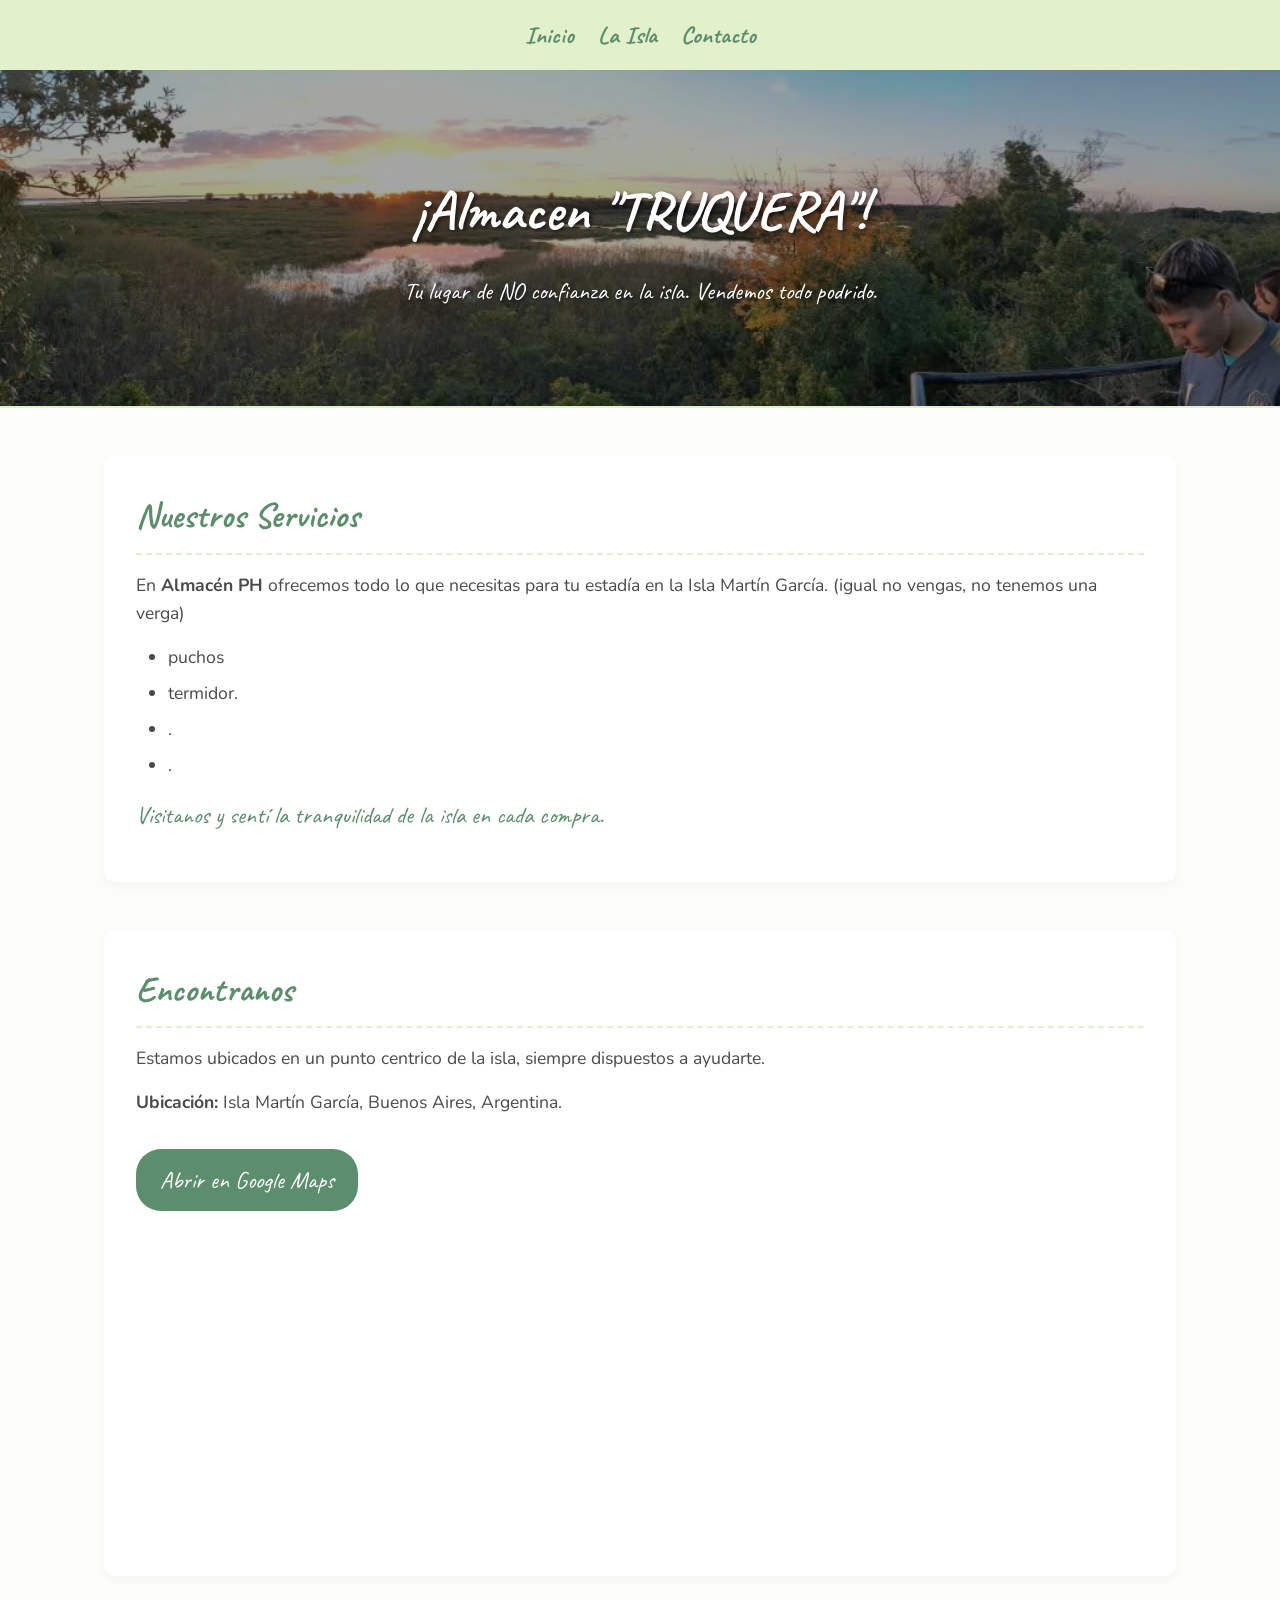
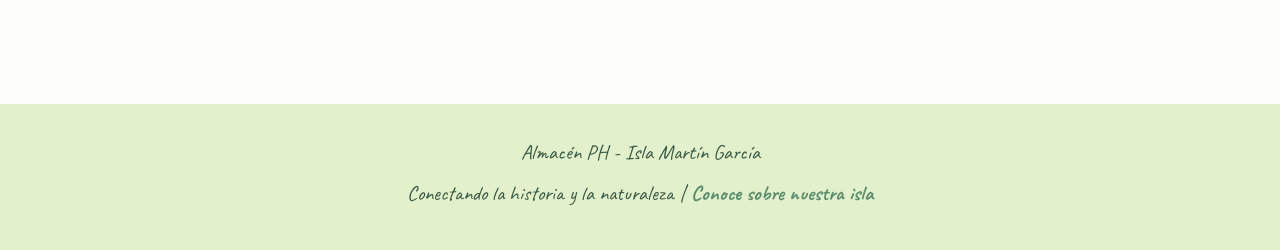
==== index.html @ cefa8c8c "commit_2" ====
<!DOCTYPE html>
<html lang="es">
<head>
    <meta charset="UTF-8">
    <meta name="viewport" content="width=device-width, initial-scale=1.0">
    <title>Almacén PH - Isla Martín García</title>
    <link rel="stylesheet" href="styles.css">
</head>
<body>
    <header>
        <nav>
            <ul>
                <li><a href="index.html">Inicio</a></li>
                <li><a href="historia.html">La Isla</a></li>
                <li><a href="#contacto">Contacto</a></li>
            </ul>
        </nav>
    </header>

    <section class="hero">
        <h2>¡Almacen "TRUQUERA"!</h2>
        <p class="cursive-text">Tu lugar de NO confianza en la isla. Vendemos todo podrido.</p>
    </section>

    <main>
        <section class="content-section">
            <h2>Nuestros Servicios</h2>
            <p>En <strong>Almacén PH</strong> ofrecemos todo lo que necesitas para tu estadía en la Isla Martín García. (igual no vengas, no tenemos una verga)</p>
            <ul>
                <li>puchos</li>
                <li>termidor.</li>
                <li>.</li>
                <li>.</li>
            </ul>
            <p class="cursive-text" style="font-size: 1.5rem; margin-top: 1rem;">Visitanos y sentí la tranquilidad de la isla en cada compra.</p>
        </section>

        <section id="contacto" class="content-section">
            <h2>Encontranos</h2>
            <p>Estamos ubicados en un punto centrico de la isla, siempre dispuestos a ayudarte.</p>
            <p><strong>Ubicación:</strong> Isla Martín García, Buenos Aires, Argentina.</p>
            <a href="https://maps.app.goo.gl/jWuKG7oqkGdgfo2B6" target="_blank" class="btn">Abrir en Google Maps</a>
            
            <div class="map-container">
                <!-- Google Maps Embed placeholder (static iframe matching the provided link approximate area) -->
                <iframe src="https://www.google.com/maps/embed?pb=!1m18!1m12!1m3!1d3293.7480572115545!2d-58.25624102353347!3d-34.18021383181829!2m3!1f0!2f0!3f0!3m2!1i1024!2i768!4f13.1!3m3!1m2!1s0x95a4358a96d19451%3A0xe67f5b3a3ab80e0c!2sAlmacen%20PH!5e0!3m2!1ses-419!2sar!4v1700000000000!5m2!1ses-419!2sar" width="100%" height="300" style="border:0;" allowfullscreen="" loading="lazy" referrerpolicy="no-referrer-when-downgrade"></iframe>
            </div>
        </section>
    </main>

    <footer>
        <p>Almacén PH - Isla Martín García</p>
        <p>Conectando la historia y la naturaleza | <a href="historia.html">Conoce sobre nuestra isla</a></p>
    </footer>
</body>
</html>
---- styles.css ----
@import url('https://fonts.googleapis.com/css2?family=Caveat:wght@400;700&family=Nunito:wght@300;400;700&display=swap');

* {
    margin: 0;
    padding: 0;
    box-sizing: border-box;
}

body {
    font-family: 'Nunito', sans-serif; /* Readable font for bulk text */
    background-color: #fcfdfa; /* Very light, warm white */
    color: #4a4a4a;
    line-height: 1.6;
}

h1, h2, h3, h4, .cursive-text {
    font-family: 'Caveat', cursive; /* Space-saving cursive for headings */
    color: #5c8d6d; /* Nature green */
}

header {
    background-color: #e2f0cb; /* Pastel green */
    padding: 1rem 5%;
    display: flex;
    justify-content: center;
    align-items: center;
    box-shadow: 0 2px 5px rgba(0,0,0,0.05);
}

header h1 {
    font-size: 2.5rem;
    margin: 0;
}

header a {
    text-decoration: none;
    color: #5c8d6d;
}

nav ul {
    list-style: none;
    display: flex;
    gap: 1.5rem;
}

nav ul li a {
    text-decoration: none;
    color: #5c8d6d;
    font-weight: 700;
    font-family: 'Caveat', cursive;
    font-size: 1.5rem;
    transition: color 0.3s;
}

nav ul li a:hover {
    color: #3b5a46;
}

.hero {
    position: relative;
    background-image: linear-gradient(rgba(0, 0, 0, 0.35), rgba(0, 0, 0, 0.35)), url('img/banner-humedal.jpg');
    background-size: cover;
    background-position: center;
    padding: 6rem 5%;
    text-align: center;
    border-bottom: 2px solid #e2f0cb;
}

.hero h2 {
    font-size: 3.5rem;
    margin-bottom: 1rem;
    color: #ffffff;
    text-shadow: 2px 2px 4px rgba(0, 0, 0, 0.6);
}

.hero p {
    font-size: 1.5rem;
    max-width: 800px;
    margin: 0 auto;
    color: #ffffff;
    text-shadow: 1px 1px 3px rgba(0, 0, 0, 0.6);
}

main {
    padding: 3rem 5%;
    max-width: 1200px;
    margin: 0 auto;
}

main.historia-main-container {
    max-width: 100%;
    padding: 4rem 5%;
    /* Filtro de color suave */
    background-image: linear-gradient(rgba(243, 249, 236, 0.2), rgba(226, 240, 203, 0.2)), url('img/lancha.jpg');
    background-size: cover; /* Vuelve a darle zoom para que llene el espacio */
    background-position: center;
    background-attachment: fixed;
}

main.historia-main-container .content-section {
    max-width: 1200px;
    margin: 0 auto 3rem auto;
    background: rgba(255, 255, 255, 0.45); /* Cuadros mucho más transparentes */
    backdrop-filter: blur(2px); /* Menos desenfoque para ver la panadería nítida */
    -webkit-backdrop-filter: blur(2px);
    box-shadow: 0 8px 32px rgba(0, 0, 0, 0.1);
    border: 1px solid rgba(255, 255, 255, 0.5);
}

.content-section {
    margin-bottom: 3rem;
    background: #ffffff;
    padding: 2rem;
    border-radius: 12px;
    box-shadow: 0 4px 10px rgba(0,0,0,0.03);
}

.content-section h2 {
    font-size: 2.2rem;
    margin-bottom: 1rem;
    border-bottom: 2px dashed #e2f0cb;
    padding-bottom: 0.5rem;
}

.content-section p, .content-section ul {
    margin-bottom: 1rem;
    font-size: 1.1rem;
}

.content-section ul {
    padding-left: 2rem;
}

.content-section li {
    margin-bottom: 0.5rem;
}

.btn {
    display: inline-block;
    background-color: #5c8d6d;
    color: white;
    padding: 0.75rem 1.5rem;
    border-radius: 25px;
    text-decoration: none;
    font-family: 'Caveat', cursive;
    font-size: 1.5rem;
    transition: background-color 0.3s;
    margin-top: 1rem;
}

.btn:hover {
    background-color: #3b5a46;
}

footer {
    background-color: #e2f0cb;
    text-align: center;
    padding: 2rem 5%;
    margin-top: 2rem;
}

footer p {
    margin-bottom: 0.5rem;
    font-family: 'Caveat', cursive;
    font-size: 1.3rem;
    color: #3b5a46;
}

footer a {
    color: #5c8d6d;
    font-weight: bold;
    text-decoration: none;
}

footer a:hover {
    text-decoration: underline;
}

.map-container {
    margin-top: 1.5rem;
    border-radius: 10px;
    overflow: hidden;
}

/* Responsive */
@media (max-width: 768px) {
    header {
        flex-direction: column;
        text-align: center;
    }
    nav ul {
        margin-top: 1rem;
        flex-wrap: wrap;
        justify-content: center;
    }
    .hero h2 {
        font-size: 2.5rem;
    }
}
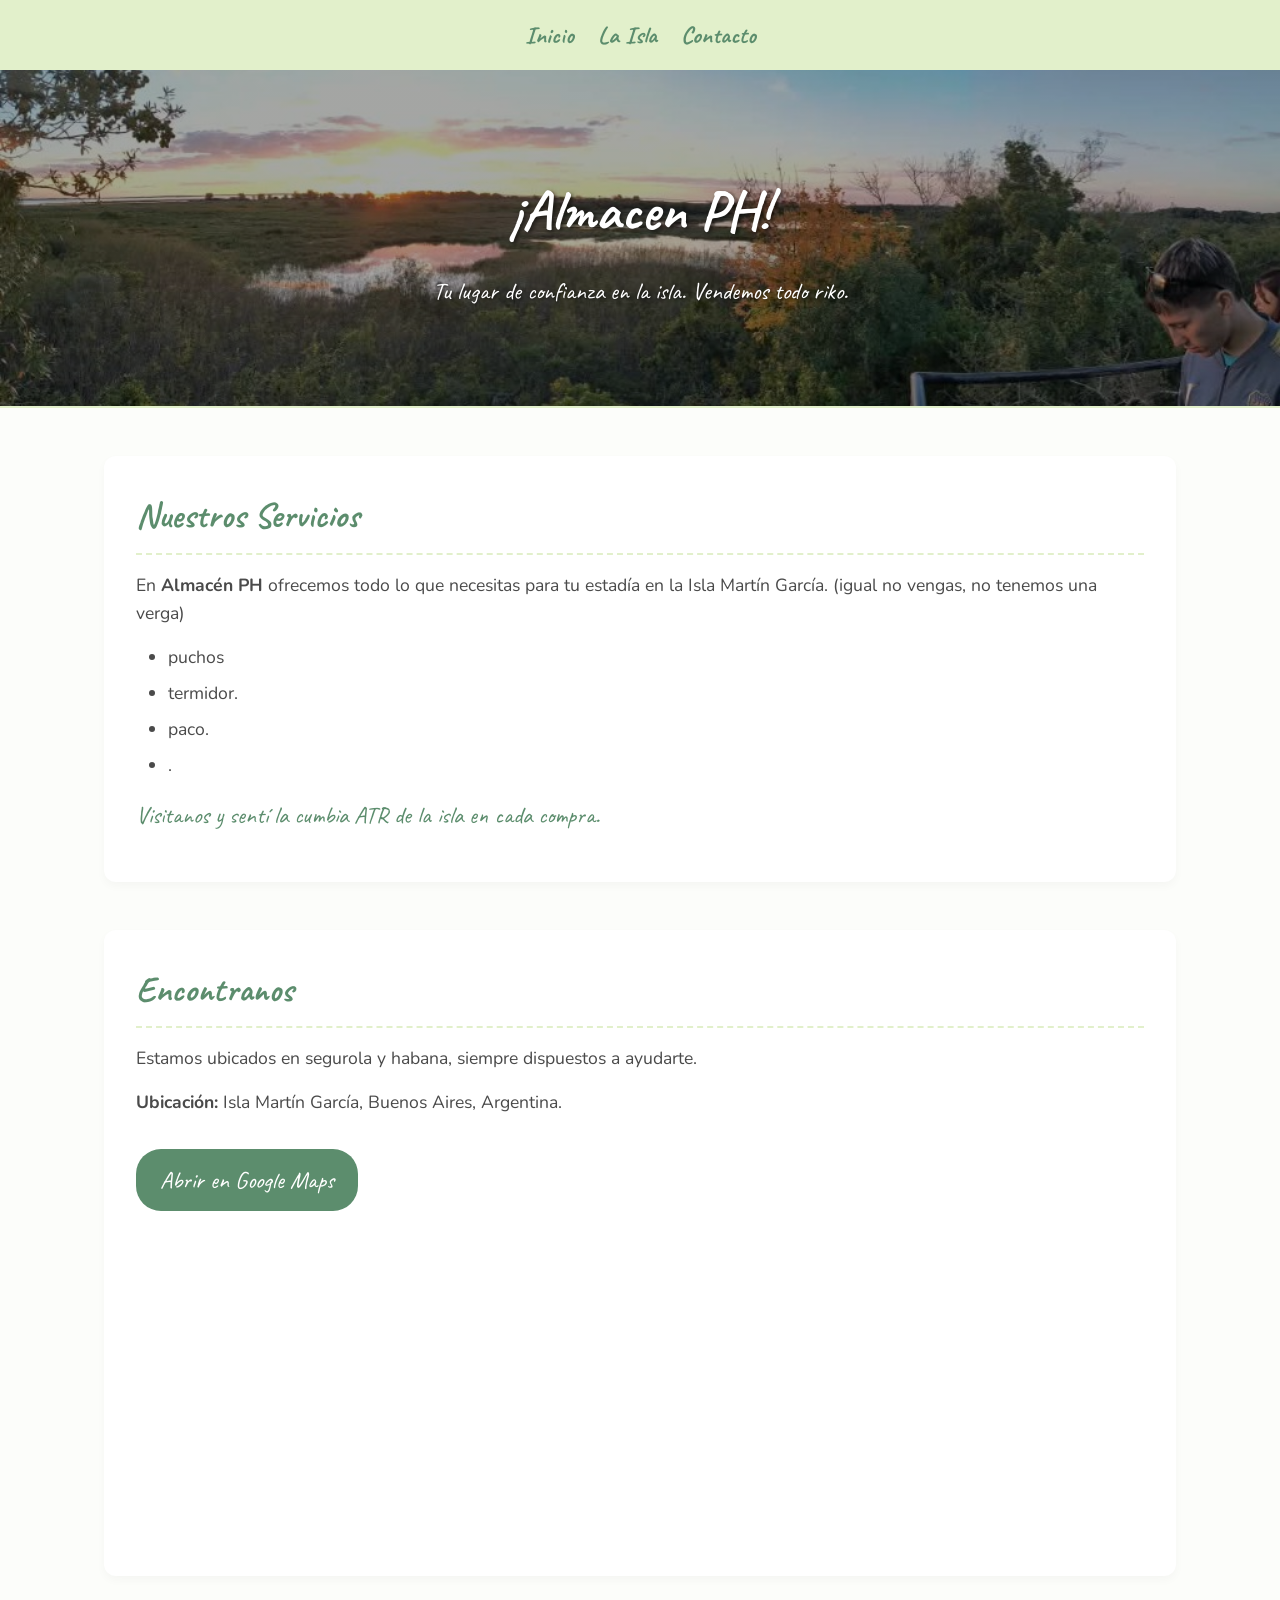
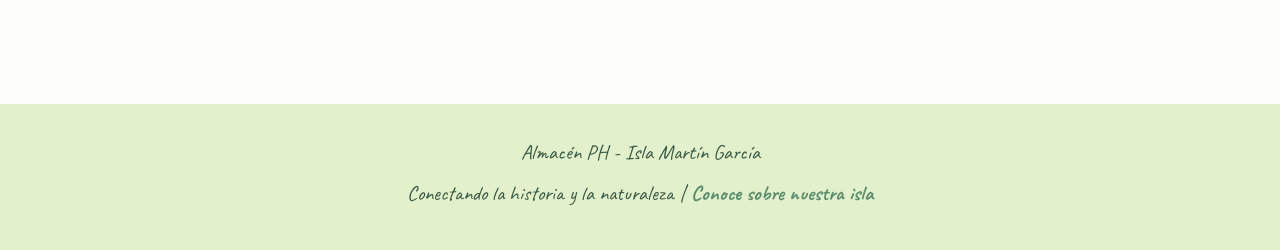
==== commit 5dcb4473: "commit_3" ====
--- a/index.html
+++ b/index.html
@@ -18,8 +18,8 @@
     </header>
 
     <section class="hero">
-        <h2>¡Almacen "TRUQUERA"!</h2>
-        <p class="cursive-text">Tu lugar de NO confianza en la isla. Vendemos todo podrido.</p>
+        <h2>¡Almacen PH!</h2>
+        <p class="cursive-text">Tu lugar de confianza en la isla. Vendemos todo riko.</p>
     </section>
 
     <main>
@@ -29,15 +29,15 @@
             <ul>
                 <li>puchos</li>
                 <li>termidor.</li>
-                <li>.</li>
+                <li>paco.</li>
                 <li>.</li>
             </ul>
-            <p class="cursive-text" style="font-size: 1.5rem; margin-top: 1rem;">Visitanos y sentí la tranquilidad de la isla en cada compra.</p>
+            <p class="cursive-text" style="font-size: 1.5rem; margin-top: 1rem;">Visitanos y sentí la cumbia ATR de la isla en cada compra.</p>
         </section>
 
         <section id="contacto" class="content-section">
             <h2>Encontranos</h2>
-            <p>Estamos ubicados en un punto centrico de la isla, siempre dispuestos a ayudarte.</p>
+            <p>Estamos ubicados en segurola y habana, siempre dispuestos a ayudarte.</p>
             <p><strong>Ubicación:</strong> Isla Martín García, Buenos Aires, Argentina.</p>
             <a href="https://maps.app.goo.gl/jWuKG7oqkGdgfo2B6" target="_blank" class="btn">Abrir en Google Maps</a>
             
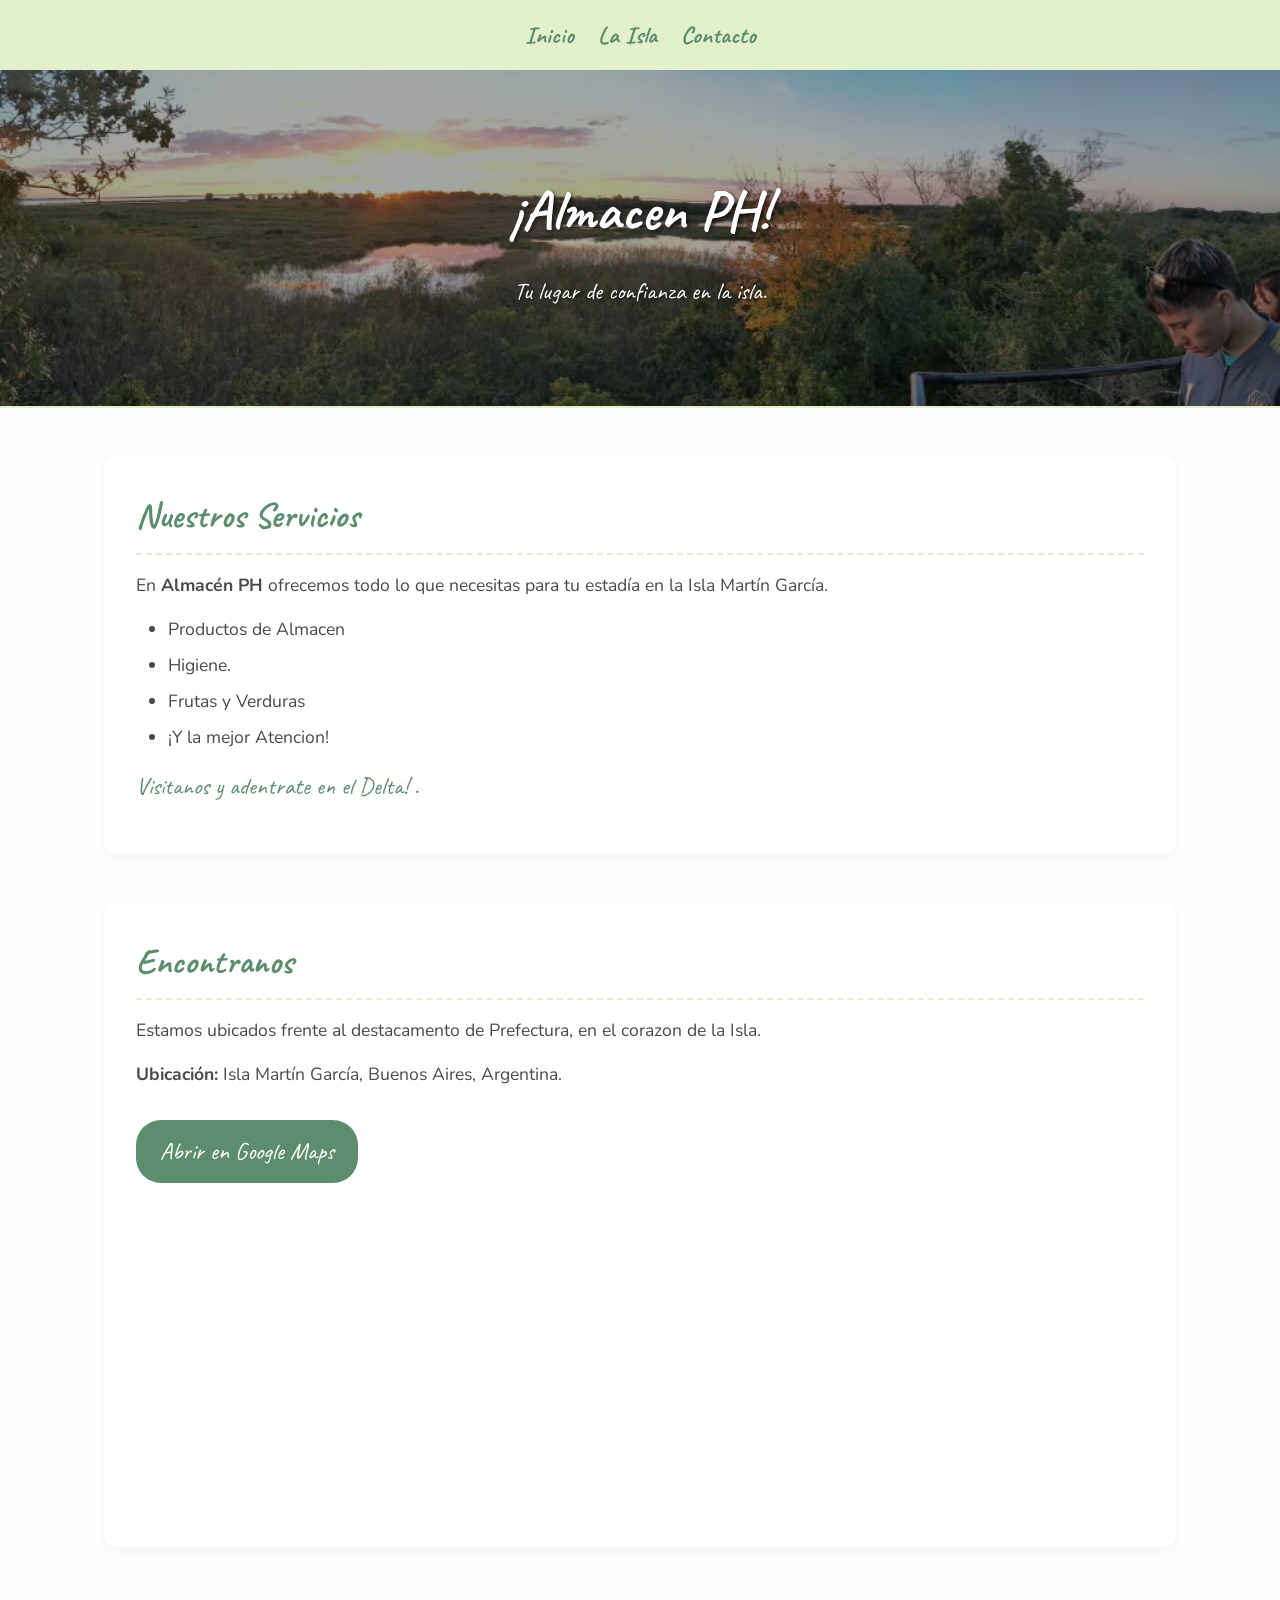
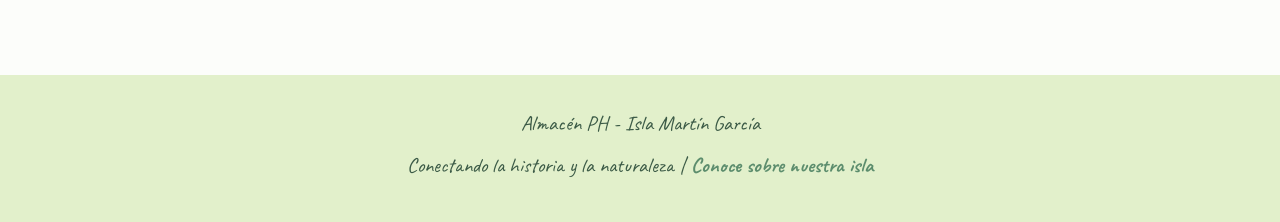
==== commit c68364cd: "Refine content and update service offerings in index.html Removed unnecessary phrases and updated se" ====
--- a/index.html
+++ b/index.html
@@ -19,25 +19,25 @@
 
     <section class="hero">
         <h2>¡Almacen PH!</h2>
-        <p class="cursive-text">Tu lugar de confianza en la isla. Vendemos todo riko.</p>
+        <p class="cursive-text">Tu lugar de confianza en la isla.</p>
     </section>
 
     <main>
         <section class="content-section">
             <h2>Nuestros Servicios</h2>
-            <p>En <strong>Almacén PH</strong> ofrecemos todo lo que necesitas para tu estadía en la Isla Martín García. (igual no vengas, no tenemos una verga)</p>
+            <p>En <strong>Almacén PH</strong> ofrecemos todo lo que necesitas para tu estadía en la Isla Martín García.</p>
             <ul>
-                <li>puchos</li>
-                <li>termidor.</li>
-                <li>paco.</li>
-                <li>.</li>
+                <li>Productos de Almacen</li>
+                <li>Higiene.</li>
+                <li>Frutas y Verduras</li>
+                <li>¡Y la mejor Atencion!</li>
             </ul>
-            <p class="cursive-text" style="font-size: 1.5rem; margin-top: 1rem;">Visitanos y sentí la cumbia ATR de la isla en cada compra.</p>
+            <p class="cursive-text" style="font-size: 1.5rem; margin-top: 1rem;">Visitanos y adentrate en el Delta! .</p>
         </section>
 
         <section id="contacto" class="content-section">
             <h2>Encontranos</h2>
-            <p>Estamos ubicados en segurola y habana, siempre dispuestos a ayudarte.</p>
+            <p>Estamos ubicados frente al destacamento de Prefectura, en el corazon de la Isla.</p>
             <p><strong>Ubicación:</strong> Isla Martín García, Buenos Aires, Argentina.</p>
             <a href="https://maps.app.goo.gl/jWuKG7oqkGdgfo2B6" target="_blank" class="btn">Abrir en Google Maps</a>
             
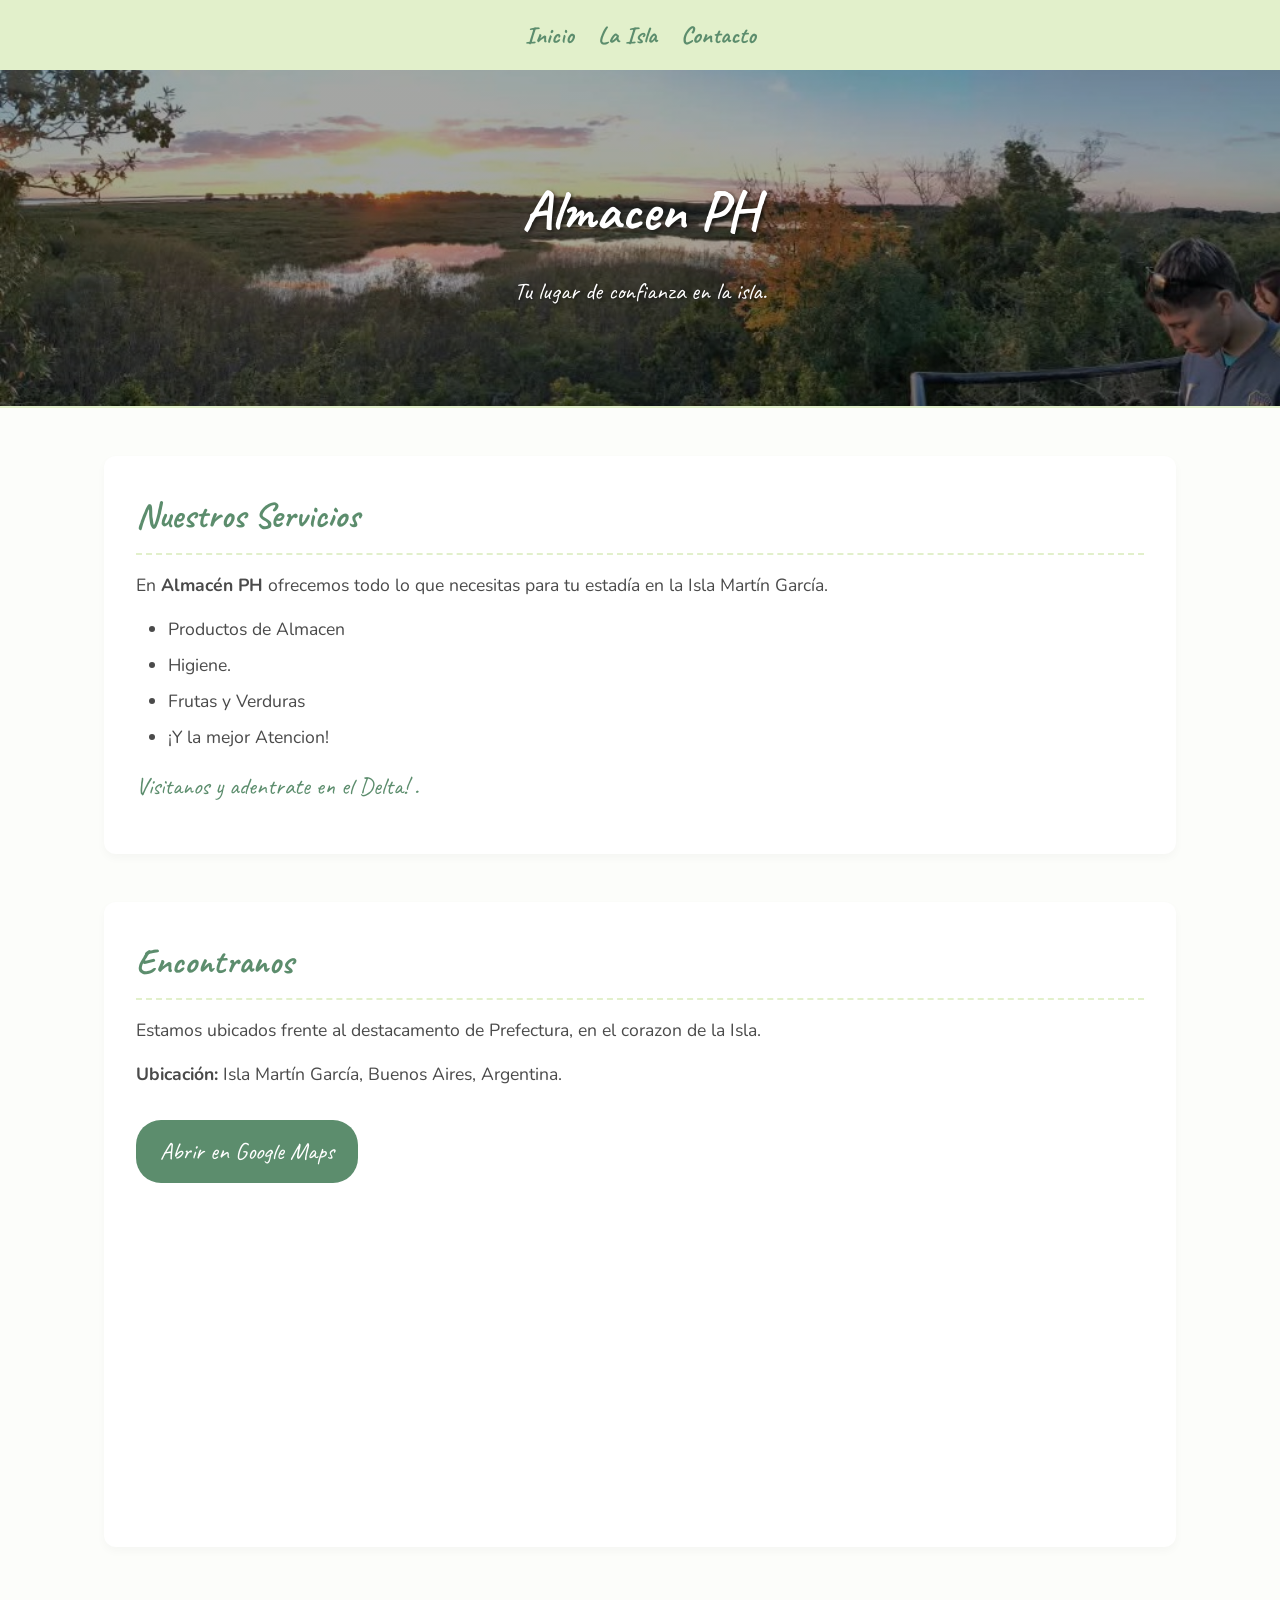
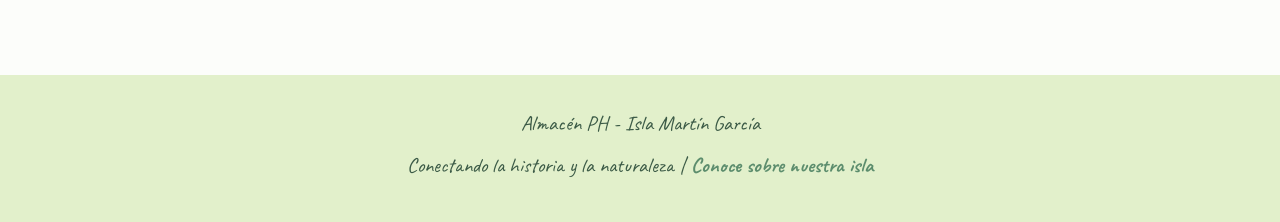
==== commit fb245e90: "Fix header text in index.html" ====
--- a/index.html
+++ b/index.html
@@ -18,7 +18,7 @@
     </header>
 
     <section class="hero">
-        <h2>¡Almacen PH!</h2>
+        <h2>Almacen PH</h2>
         <p class="cursive-text">Tu lugar de confianza en la isla.</p>
     </section>
 
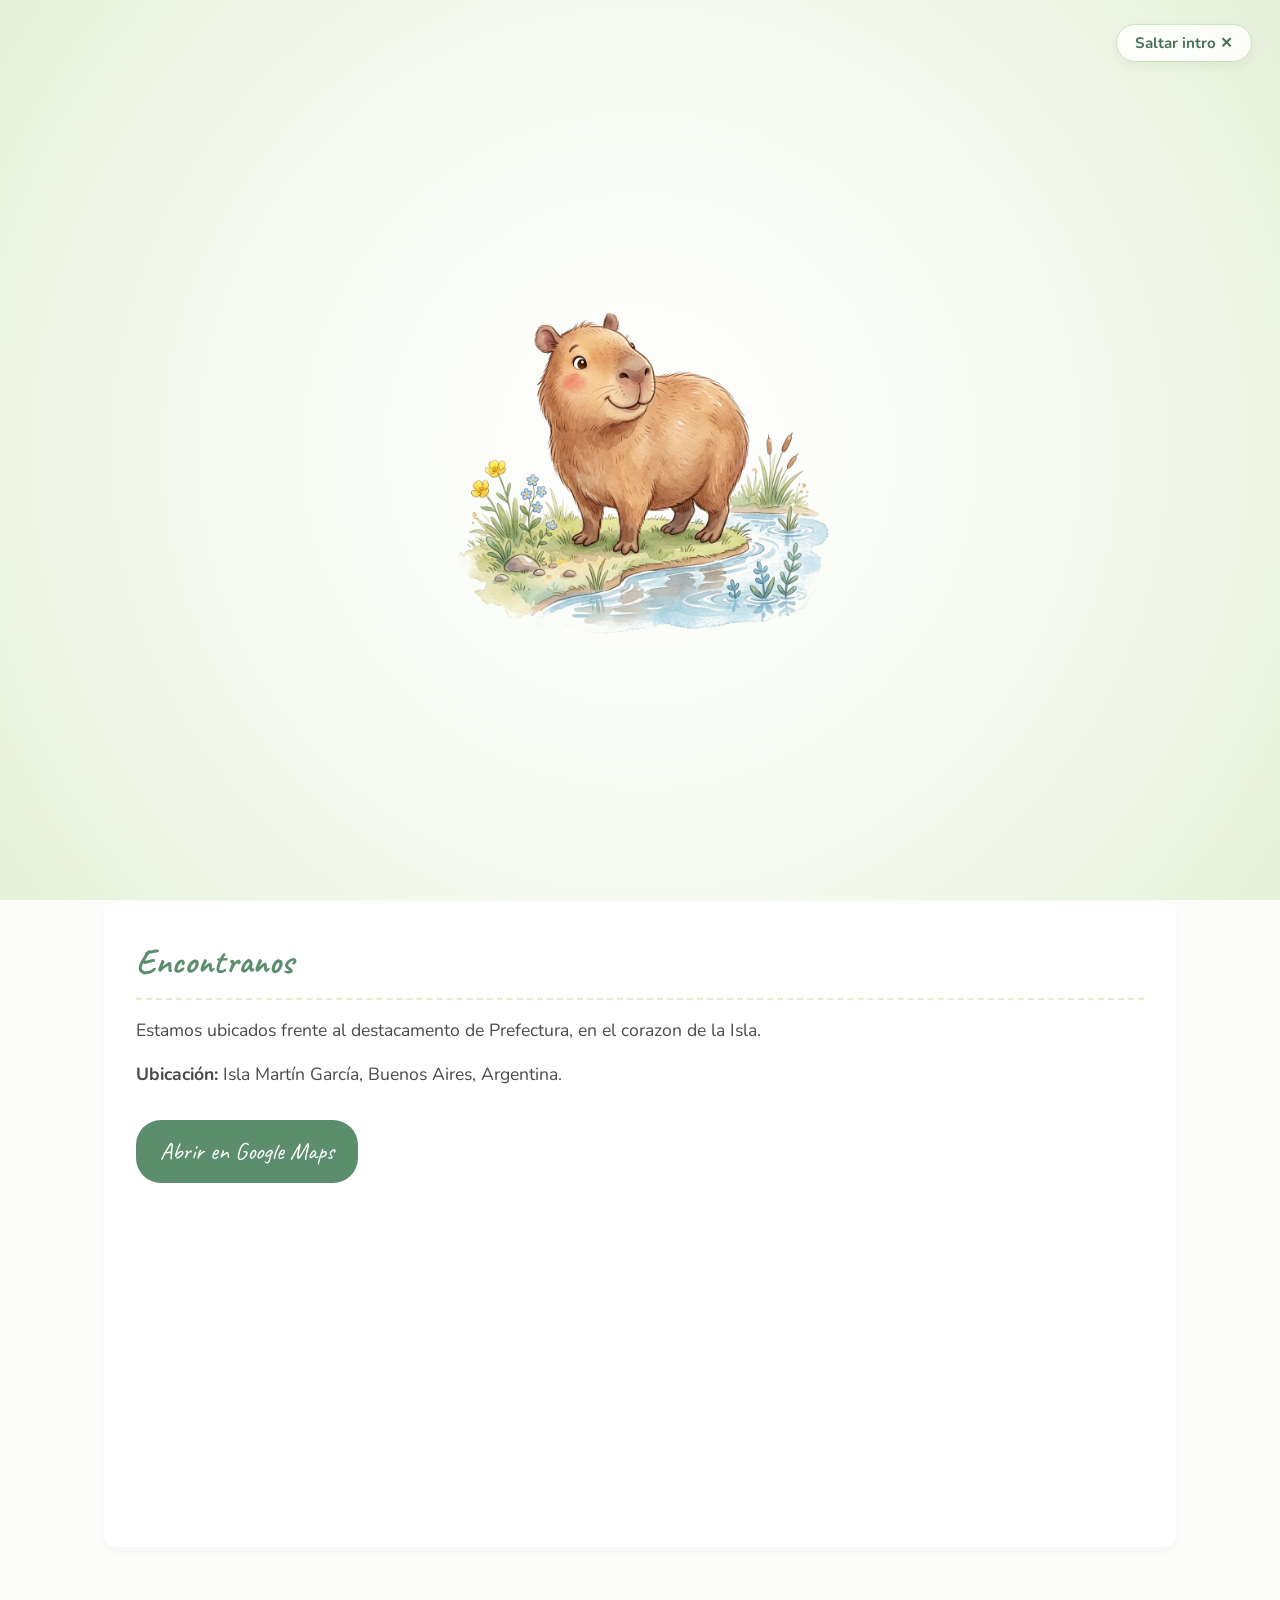
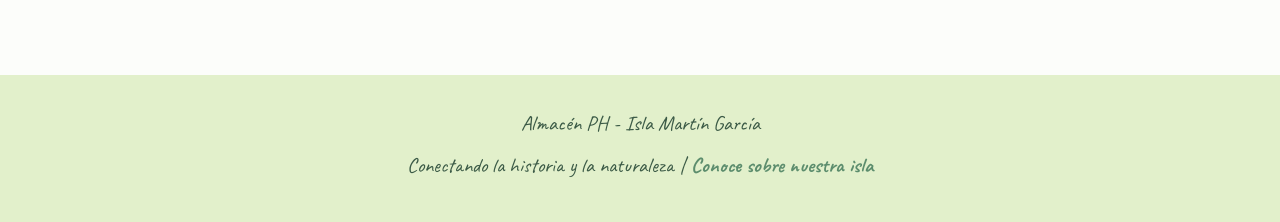
==== commit a1efe242: "Agregar animacion de bienvenida del carpincho con salto al agua" ====
--- a/index.html
+++ b/index.html
@@ -7,6 +7,45 @@
     <link rel="stylesheet" href="styles.css">
 </head>
 <body>
+    <!-- Pantalla de bienvenida interactiva: Animación del Carpincho -->
+    <div id="intro-splash" class="intro-splash" aria-label="Bienvenida Almacén PH">
+        <button id="skip-intro" class="skip-btn" type="button">Saltar intro ✕</button>
+        
+        <div class="intro-stage-container">
+            <!-- Charco de agua con aureolas / ondas circulares -->
+            <div class="water-pond-ambient" id="water-pond">
+                <div class="water-ring ring-1"></div>
+                <div class="water-ring ring-2"></div>
+                <div class="water-ring ring-3"></div>
+            </div>
+
+            <!-- Contenedor del carpincho con las tres fases -->
+            <div class="carpincho-stage" id="carpincho-stage">
+                <!-- Fase 1: Caminando hacia el charco -->
+                <img src="img/carpincho-paso1.png" alt="Carpincho caminando" class="c-step c-step1 active" id="c-step1">
+                <!-- Fase 2: Llega a la orilla y mira al visitante -->
+                <img src="img/carpincho-paso2.png" alt="Carpincho en la orilla mirando" class="c-step c-step2" id="c-step2">
+                <!-- Fase 3: Salto y chapuzón en el agua -->
+                <img src="img/carpincho-paso3.png" alt="Carpincho chapuzón" class="c-step c-step3" id="c-step3">
+            </div>
+
+            <!-- Gotas y salpicaduras de agua animadas -->
+            <div class="water-splash-fx" id="water-splash-fx">
+                <span class="splash-drop drop-1"></span>
+                <span class="splash-drop drop-2"></span>
+                <span class="splash-drop drop-3"></span>
+                <span class="splash-drop drop-4"></span>
+            </div>
+
+            <!-- Mensaje sutil de bienvenida -->
+            <div class="intro-caption" id="intro-caption">
+                <p class="intro-welcome">Bienvenidos al</p>
+                <h2 class="intro-title">Almacén PH</h2>
+                <p class="intro-island">Isla Martín García</p>
+            </div>
+        </div>
+    </div>
+
     <header>
         <nav>
             <ul>
@@ -52,5 +91,69 @@
         <p>Almacén PH - Isla Martín García</p>
         <p>Conectando la historia y la naturaleza | <a href="historia.html">Conoce sobre nuestra isla</a></p>
     </footer>
+
+    <script>
+        document.addEventListener('DOMContentLoaded', () => {
+            const splash = document.getElementById('intro-splash');
+            const skipBtn = document.getElementById('skip-intro');
+            const step1 = document.getElementById('c-step1');
+            const step2 = document.getElementById('c-step2');
+            const step3 = document.getElementById('c-step3');
+            const splashFx = document.getElementById('water-splash-fx');
+            const caption = document.getElementById('intro-caption');
+
+            let hasFinished = false;
+
+            function finishIntro() {
+                if (hasFinished) return;
+                hasFinished = true;
+                if (splash) {
+                    splash.classList.add('intro-fade-out');
+                    setTimeout(() => {
+                        splash.style.display = 'none';
+                    }, 800);
+                }
+            }
+
+            // Si el usuario hace click en Saltar o en la pantalla
+            if (skipBtn) {
+                skipBtn.addEventListener('click', (e) => {
+                    e.stopPropagation();
+                    finishIntro();
+                });
+            }
+            if (splash) {
+                splash.addEventListener('click', finishIntro);
+            }
+
+            // Secuencia de animación:
+            // 0s - 1.25s: Camina hacia el charco
+            setTimeout(() => {
+                if (hasFinished) return;
+                // 1.25s: Llega al borde del agua y mira al visitante
+                if (step1) step1.classList.remove('active');
+                if (step2) step2.classList.add('active');
+            }, 1250);
+
+            setTimeout(() => {
+                if (hasFinished) return;
+                // 2.45s: ¡Se tira al agua con chapuzón y salpicaduras!
+                if (step2) step2.classList.remove('active');
+                if (step3) step3.classList.add('active');
+                if (splashFx) splashFx.classList.add('active');
+            }, 2450);
+
+            setTimeout(() => {
+                if (hasFinished) return;
+                // 3.1s: Aparece el mensaje de bienvenida
+                if (caption) caption.classList.add('visible');
+            }, 3100);
+
+            setTimeout(() => {
+                // 3.85s: Se desvanece suavemente revelando la web
+                finishIntro();
+            }, 3850);
+        });
+    </script>
 </body>
 </html>
--- a/styles.css
+++ b/styles.css
@@ -197,3 +197,318 @@
         font-size: 2.5rem;
     }
 }
+
+/* ===================================================
+   INTRO SPLASH - ANIMACIÓN DEL CARPINCHO (SENIOR UX)
+   =================================================== */
+.intro-splash {
+    position: fixed;
+    top: 0;
+    left: 0;
+    width: 100vw;
+    height: 100vh;
+    background: radial-gradient(circle at center, #ffffff 0%, #f6faf1 55%, #e6f0da 100%);
+    z-index: 999999;
+    display: flex;
+    flex-direction: column;
+    align-items: center;
+    justify-content: center;
+    overflow: hidden;
+    cursor: pointer;
+    user-select: none;
+    transition: opacity 0.75s cubic-bezier(0.4, 0, 0.2, 1), transform 0.75s cubic-bezier(0.4, 0, 0.2, 1);
+}
+
+.intro-splash.intro-fade-out {
+    opacity: 0;
+    transform: scale(1.03);
+    pointer-events: none;
+}
+
+.skip-btn {
+    position: absolute;
+    top: 24px;
+    right: 28px;
+    background: rgba(255, 255, 255, 0.85);
+    backdrop-filter: blur(8px);
+    -webkit-backdrop-filter: blur(8px);
+    border: 1px solid #cce2bb;
+    color: #497255;
+    padding: 8px 18px;
+    border-radius: 25px;
+    font-size: 0.95rem;
+    font-family: 'Nunito', sans-serif;
+    font-weight: 700;
+    cursor: pointer;
+    z-index: 20;
+    transition: all 0.25s ease;
+    box-shadow: 0 4px 12px rgba(0, 0, 0, 0.05);
+}
+
+.skip-btn:hover {
+    background: #5c8d6d;
+    color: #ffffff;
+    border-color: #5c8d6d;
+    transform: translateY(-2px);
+    box-shadow: 0 6px 16px rgba(92, 141, 109, 0.25);
+}
+
+.intro-stage-container {
+    position: relative;
+    width: min(88vw, 440px);
+    height: min(88vw, 440px);
+    display: flex;
+    align-items: center;
+    justify-content: center;
+}
+
+/* Ondas circulares / aureolas del charco de agua */
+.water-pond-ambient {
+    position: absolute;
+    bottom: 8%;
+    left: 50%;
+    transform: translateX(-50%);
+    width: 280px;
+    height: 110px;
+    pointer-events: none;
+    z-index: 1;
+}
+
+.water-ring {
+    position: absolute;
+    top: 50%;
+    left: 50%;
+    transform: translate(-50%, -50%);
+    border-radius: 50%;
+    border: 2px solid rgba(135, 195, 218, 0.5);
+    background: radial-gradient(ellipse at center, rgba(162, 220, 240, 0.35) 0%, rgba(162, 220, 240, 0.08) 50%, transparent 75%);
+    opacity: 0;
+}
+
+.water-ring.ring-1 {
+    width: 140px;
+    height: 55px;
+    animation: pond-breathe 2.4s ease-out infinite;
+}
+
+.water-ring.ring-2 {
+    width: 210px;
+    height: 80px;
+    animation: pond-breathe 2.4s ease-out 0.8s infinite;
+}
+
+.water-ring.ring-3 {
+    width: 280px;
+    height: 105px;
+    animation: pond-breathe 2.4s ease-out 1.6s infinite;
+}
+
+@keyframes pond-breathe {
+    0% {
+        transform: translate(-50%, -50%) scale(0.65);
+        opacity: 0;
+    }
+    40% {
+        opacity: 0.85;
+    }
+    100% {
+        transform: translate(-50%, -50%) scale(1.35);
+        opacity: 0;
+    }
+}
+
+/* Escenario del carpincho */
+.carpincho-stage {
+    position: relative;
+    width: 100%;
+    height: 100%;
+    display: flex;
+    align-items: center;
+    justify-content: center;
+    z-index: 2;
+}
+
+.c-step {
+    position: absolute;
+    width: 95%;
+    height: 95%;
+    object-fit: contain;
+    opacity: 0;
+    pointer-events: none;
+    transition: opacity 0.35s ease, transform 0.45s cubic-bezier(0.25, 1, 0.5, 1);
+}
+
+.c-step.active {
+    opacity: 1;
+    pointer-events: auto;
+}
+
+/* Fase 1: Caminando hacia el charco */
+.c-step1.active {
+    animation: carpincho-walk 1.3s cubic-bezier(0.25, 0.1, 0.25, 1) forwards;
+}
+
+@keyframes carpincho-walk {
+    0% {
+        transform: translateX(-65px) translateY(4px);
+    }
+    25% {
+        transform: translateX(-40px) translateY(-8px);
+    }
+    50% {
+        transform: translateX(-20px) translateY(3px);
+    }
+    75% {
+        transform: translateX(-7px) translateY(-6px);
+    }
+    100% {
+        transform: translateX(0px) translateY(0px);
+    }
+}
+
+/* Fase 2: Mirando con ternura al visitante */
+.c-step2.active {
+    animation: carpincho-look 1.2s ease-out forwards;
+}
+
+@keyframes carpincho-look {
+    0% {
+        transform: scale(0.97) translateY(2px);
+    }
+    50% {
+        transform: scale(1.02) translateY(-3px);
+    }
+    100% {
+        transform: scale(1) translateY(0);
+    }
+}
+
+/* Fase 3: Salto y chapuzón */
+.c-step3.active {
+    animation: carpincho-dive 1.15s cubic-bezier(0.22, 1, 0.36, 1) forwards;
+}
+
+@keyframes carpincho-dive {
+    0% {
+        transform: translateY(8px) scale(0.95);
+    }
+    35% {
+        transform: translateY(-42px) scale(1.06);
+    }
+    65% {
+        transform: translateY(14px) scale(1.02);
+    }
+    100% {
+        transform: translateY(8px) scale(1);
+    }
+}
+
+/* Salpicaduras de agua animadas */
+.water-splash-fx {
+    position: absolute;
+    bottom: 20%;
+    left: 50%;
+    transform: translateX(-50%);
+    width: 180px;
+    height: 90px;
+    pointer-events: none;
+    opacity: 0;
+    z-index: 3;
+}
+
+.water-splash-fx.active {
+    opacity: 1;
+}
+
+.splash-drop {
+    position: absolute;
+    width: 8px;
+    height: 12px;
+    background: #7ec0db;
+    border-radius: 50%;
+    opacity: 0;
+}
+
+.water-splash-fx.active .drop-1 {
+    left: 20%;
+    animation: drop-shoot-1 0.75s ease-out forwards;
+}
+.water-splash-fx.active .drop-2 {
+    left: 38%;
+    animation: drop-shoot-2 0.85s ease-out 0.05s forwards;
+}
+.water-splash-fx.active .drop-3 {
+    left: 62%;
+    animation: drop-shoot-3 0.8s ease-out 0.08s forwards;
+}
+.water-splash-fx.active .drop-4 {
+    left: 80%;
+    animation: drop-shoot-4 0.75s ease-out 0.02s forwards;
+}
+
+@keyframes drop-shoot-1 {
+    0% { transform: translate(0, 0) scale(0.5); opacity: 1; }
+    50% { transform: translate(-32px, -48px) scale(1.3); opacity: 0.9; }
+    100% { transform: translate(-48px, 16px) scale(0.3); opacity: 0; }
+}
+
+@keyframes drop-shoot-2 {
+    0% { transform: translate(0, 0) scale(0.6); opacity: 1; }
+    50% { transform: translate(-12px, -64px) scale(1.4); opacity: 0.95; }
+    100% { transform: translate(-18px, 22px) scale(0.3); opacity: 0; }
+}
+
+@keyframes drop-shoot-3 {
+    0% { transform: translate(0, 0) scale(0.6); opacity: 1; }
+    50% { transform: translate(16px, -58px) scale(1.4); opacity: 0.95; }
+    100% { transform: translate(26px, 22px) scale(0.3); opacity: 0; }
+}
+
+@keyframes drop-shoot-4 {
+    0% { transform: translate(0, 0) scale(0.5); opacity: 1; }
+    50% { transform: translate(36px, -44px) scale(1.2); opacity: 0.9; }
+    100% { transform: translate(52px, 16px) scale(0.3); opacity: 0; }
+}
+
+/* Texto de bienvenida en la intro */
+.intro-caption {
+    position: absolute;
+    bottom: -35px;
+    left: 50%;
+    transform: translateX(-50%);
+    text-align: center;
+    width: 100%;
+    opacity: 0;
+    transition: opacity 0.5s ease;
+    z-index: 4;
+}
+
+.intro-caption.visible {
+    opacity: 1;
+}
+
+.intro-welcome {
+    font-family: 'Caveat', cursive;
+    font-size: 1.6rem;
+    color: #638a6e;
+    margin: 0;
+    line-height: 1.1;
+}
+
+.intro-title {
+    font-family: 'Caveat', cursive;
+    font-size: 2.7rem;
+    color: #3b5a46;
+    margin: 0;
+    line-height: 1;
+}
+
+.intro-island {
+    font-family: 'Nunito', sans-serif;
+    font-size: 0.85rem;
+    letter-spacing: 2px;
+    text-transform: uppercase;
+    color: #7d9a83;
+    margin-top: 3px;
+    font-weight: 700;
+}
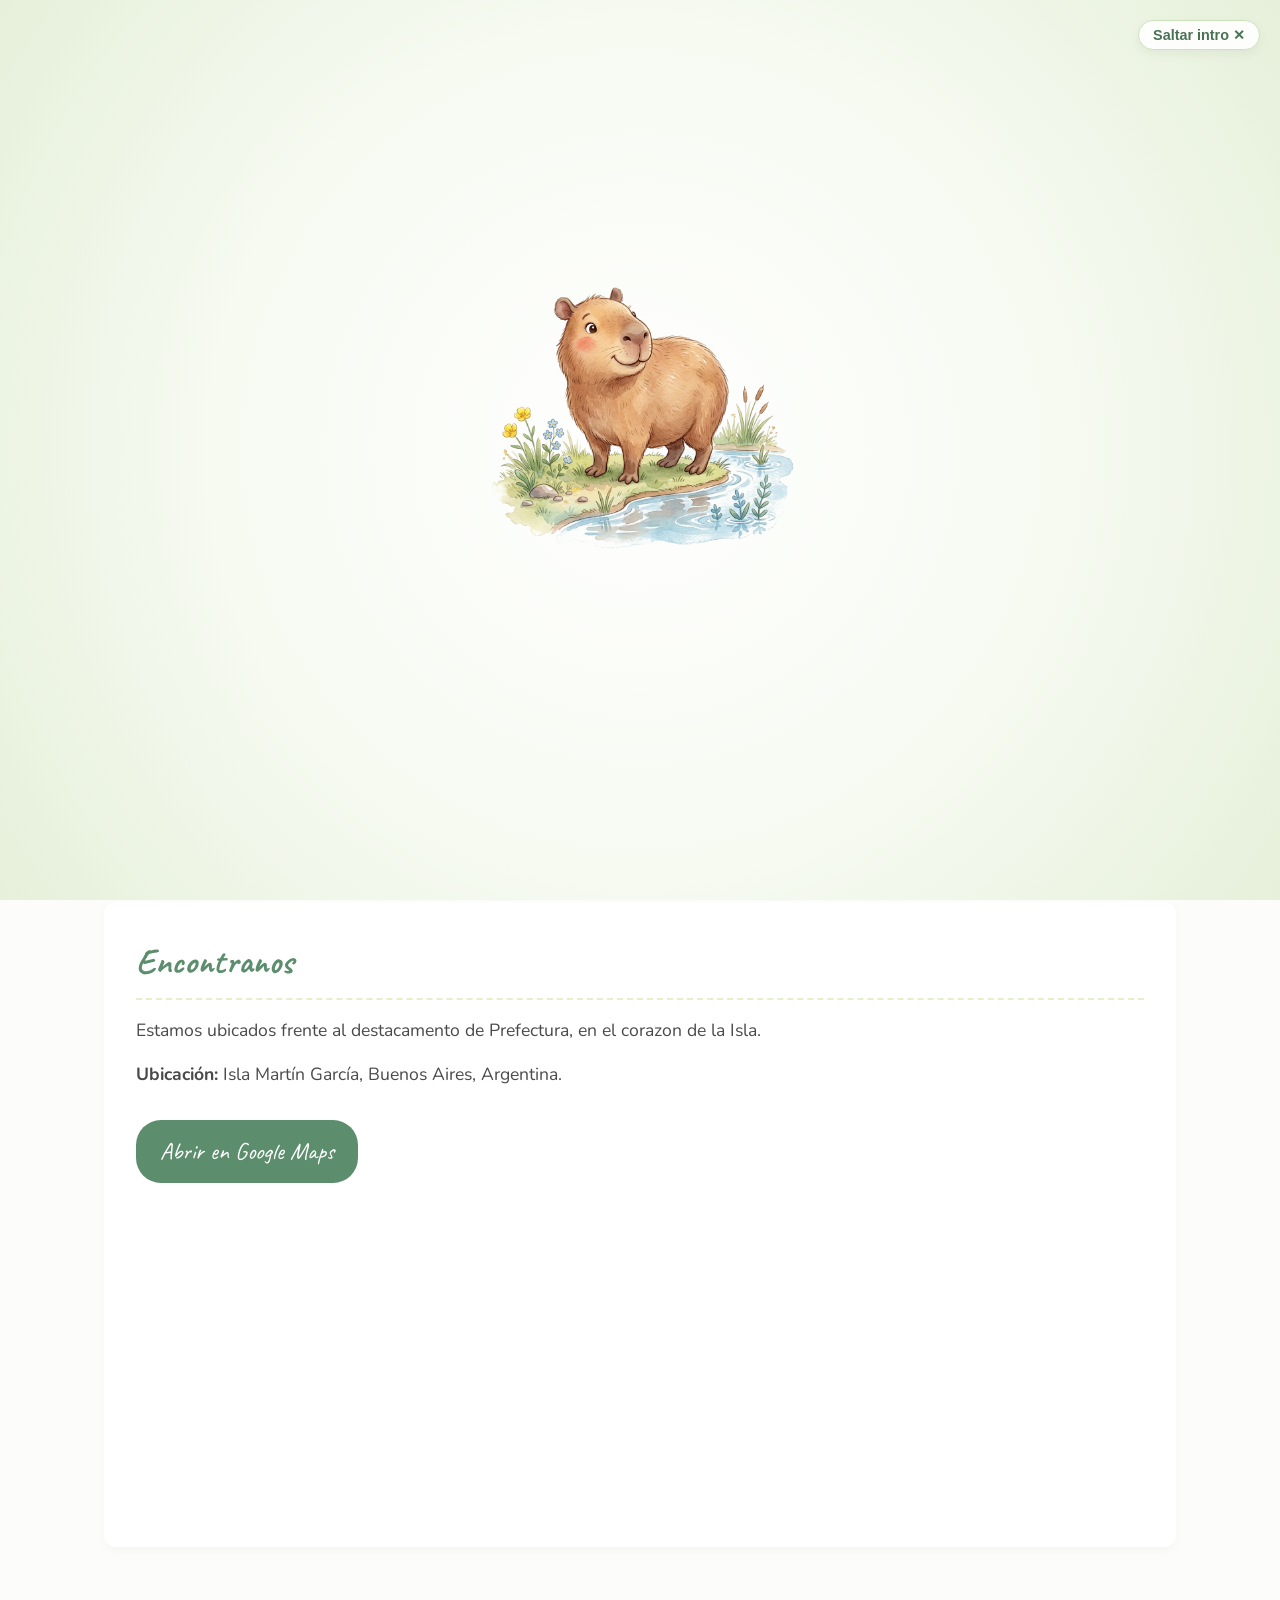
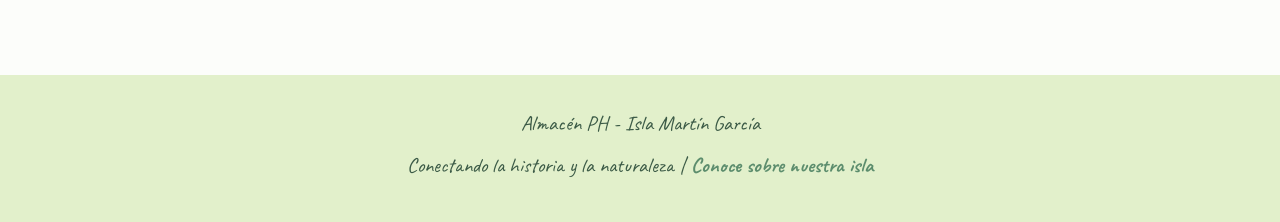
==== commit f4f54259: "Corregir responsive total y cache buster en celulares para la animacion" ====
--- a/index.html
+++ b/index.html
@@ -4,37 +4,103 @@
     <meta charset="UTF-8">
     <meta name="viewport" content="width=device-width, initial-scale=1.0">
     <title>Almacén PH - Isla Martín García</title>
-    <link rel="stylesheet" href="styles.css">
+    <link rel="stylesheet" href="styles.css?v=2.5">
+    <style>
+        /* Estilos críticos para asegurar carga instantánea y responsiva en celulares */
+        .intro-splash {
+            position: fixed;
+            top: 0;
+            left: 0;
+            width: 100vw;
+            height: 100vh;
+            background: radial-gradient(circle at center, #ffffff 0%, #f6faf1 55%, #e6f0da 100%);
+            z-index: 999999;
+            display: flex;
+            flex-direction: column;
+            align-items: center;
+            justify-content: center;
+            overflow: hidden;
+            box-sizing: border-box;
+            padding: 20px;
+        }
+        .intro-content-wrapper {
+            display: flex;
+            flex-direction: column;
+            align-items: center;
+            justify-content: center;
+            width: 100%;
+            max-width: 440px;
+        }
+        .intro-stage-container {
+            position: relative;
+            width: min(80vw, 340px);
+            height: min(80vw, 340px);
+            display: flex;
+            align-items: center;
+            justify-content: center;
+        }
+        .c-step {
+            position: absolute;
+            width: 100%;
+            height: 100%;
+            max-width: 100%;
+            max-height: 100%;
+            object-fit: contain;
+            opacity: 0;
+            pointer-events: none;
+        }
+        .c-step.active {
+            opacity: 1;
+            pointer-events: auto;
+        }
+        .skip-btn {
+            position: absolute;
+            top: 20px;
+            right: 20px;
+            background: rgba(255, 255, 255, 0.9);
+            border: 1px solid #cce2bb;
+            color: #497255;
+            padding: 6px 14px;
+            border-radius: 20px;
+            font-size: 0.9rem;
+            font-family: sans-serif;
+            font-weight: 700;
+            cursor: pointer;
+            z-index: 20;
+        }
+    </style>
 </head>
 <body>
     <!-- Pantalla de bienvenida interactiva: Animación del Carpincho -->
     <div id="intro-splash" class="intro-splash" aria-label="Bienvenida Almacén PH">
         <button id="skip-intro" class="skip-btn" type="button">Saltar intro ✕</button>
         
-        <div class="intro-stage-container">
-            <!-- Charco de agua con aureolas / ondas circulares -->
-            <div class="water-pond-ambient" id="water-pond">
-                <div class="water-ring ring-1"></div>
-                <div class="water-ring ring-2"></div>
-                <div class="water-ring ring-3"></div>
-            </div>
-
-            <!-- Contenedor del carpincho con las tres fases -->
-            <div class="carpincho-stage" id="carpincho-stage">
-                <!-- Fase 1: Caminando hacia el charco -->
-                <img src="img/carpincho-paso1.png" alt="Carpincho caminando" class="c-step c-step1 active" id="c-step1">
-                <!-- Fase 2: Llega a la orilla y mira al visitante -->
-                <img src="img/carpincho-paso2.png" alt="Carpincho en la orilla mirando" class="c-step c-step2" id="c-step2">
-                <!-- Fase 3: Salto y chapuzón en el agua -->
-                <img src="img/carpincho-paso3.png" alt="Carpincho chapuzón" class="c-step c-step3" id="c-step3">
-            </div>
-
-            <!-- Gotas y salpicaduras de agua animadas -->
-            <div class="water-splash-fx" id="water-splash-fx">
-                <span class="splash-drop drop-1"></span>
-                <span class="splash-drop drop-2"></span>
-                <span class="splash-drop drop-3"></span>
-                <span class="splash-drop drop-4"></span>
+        <div class="intro-content-wrapper">
+            <div class="intro-stage-container">
+                <!-- Charco de agua con aureolas / ondas circulares -->
+                <div class="water-pond-ambient" id="water-pond">
+                    <div class="water-ring ring-1"></div>
+                    <div class="water-ring ring-2"></div>
+                    <div class="water-ring ring-3"></div>
+                </div>
+
+                <!-- Contenedor del carpincho con las tres fases -->
+                <div class="carpincho-stage" id="carpincho-stage">
+                    <!-- Fase 1: Caminando hacia el charco -->
+                    <img src="img/carpincho-paso1.png" alt="Carpincho caminando" class="c-step c-step1 active" id="c-step1">
+                    <!-- Fase 2: Llega a la orilla y mira al visitante -->
+                    <img src="img/carpincho-paso2.png" alt="Carpincho en la orilla mirando" class="c-step c-step2" id="c-step2">
+                    <!-- Fase 3: Salto y chapuzón en el agua -->
+                    <img src="img/carpincho-paso3.png" alt="Carpincho chapuzón" class="c-step c-step3" id="c-step3">
+                </div>
+
+                <!-- Gotas y salpicaduras de agua animadas -->
+                <div class="water-splash-fx" id="water-splash-fx">
+                    <span class="splash-drop drop-1"></span>
+                    <span class="splash-drop drop-2"></span>
+                    <span class="splash-drop drop-3"></span>
+                    <span class="splash-drop drop-4"></span>
+                </div>
             </div>
 
             <!-- Mensaje sutil de bienvenida -->
@@ -150,9 +216,9 @@
             }, 3100);
 
             setTimeout(() => {
-                // 3.85s: Se desvanece suavemente revelando la web
+                // 4.35s (+0.5s extra): Tiempo para leer cómodamente el mensaje de bienvenida antes de pasar a la web
                 finishIntro();
-            }, 3850);
+            }, 4350);
         });
     </script>
 </body>
--- a/styles.css
+++ b/styles.css
@@ -253,10 +253,22 @@
     box-shadow: 0 6px 16px rgba(92, 141, 109, 0.25);
 }
 
+.intro-content-wrapper {
+    position: relative;
+    display: flex;
+    flex-direction: column;
+    align-items: center;
+    justify-content: center;
+    width: 100%;
+    max-width: 440px;
+    padding: 10px;
+}
+
 .intro-stage-container {
     position: relative;
-    width: min(88vw, 440px);
-    height: min(88vw, 440px);
+    width: min(80vw, 340px);
+    height: min(80vw, 340px);
+    max-height: 48vh;
     display: flex;
     align-items: center;
     justify-content: center;
@@ -472,10 +484,8 @@
 
 /* Texto de bienvenida en la intro */
 .intro-caption {
-    position: absolute;
-    bottom: -35px;
-    left: 50%;
-    transform: translateX(-50%);
+    position: relative;
+    margin-top: 6px;
     text-align: center;
     width: 100%;
     opacity: 0;
@@ -512,3 +522,18 @@
     margin-top: 3px;
     font-weight: 700;
 }
+
+@media (max-width: 600px) {
+    .skip-btn {
+        top: 16px;
+        right: 16px;
+        padding: 5px 14px;
+        font-size: 0.85rem;
+    }
+    .intro-title {
+        font-size: 2.2rem;
+    }
+    .intro-welcome {
+        font-size: 1.35rem;
+    }
+}
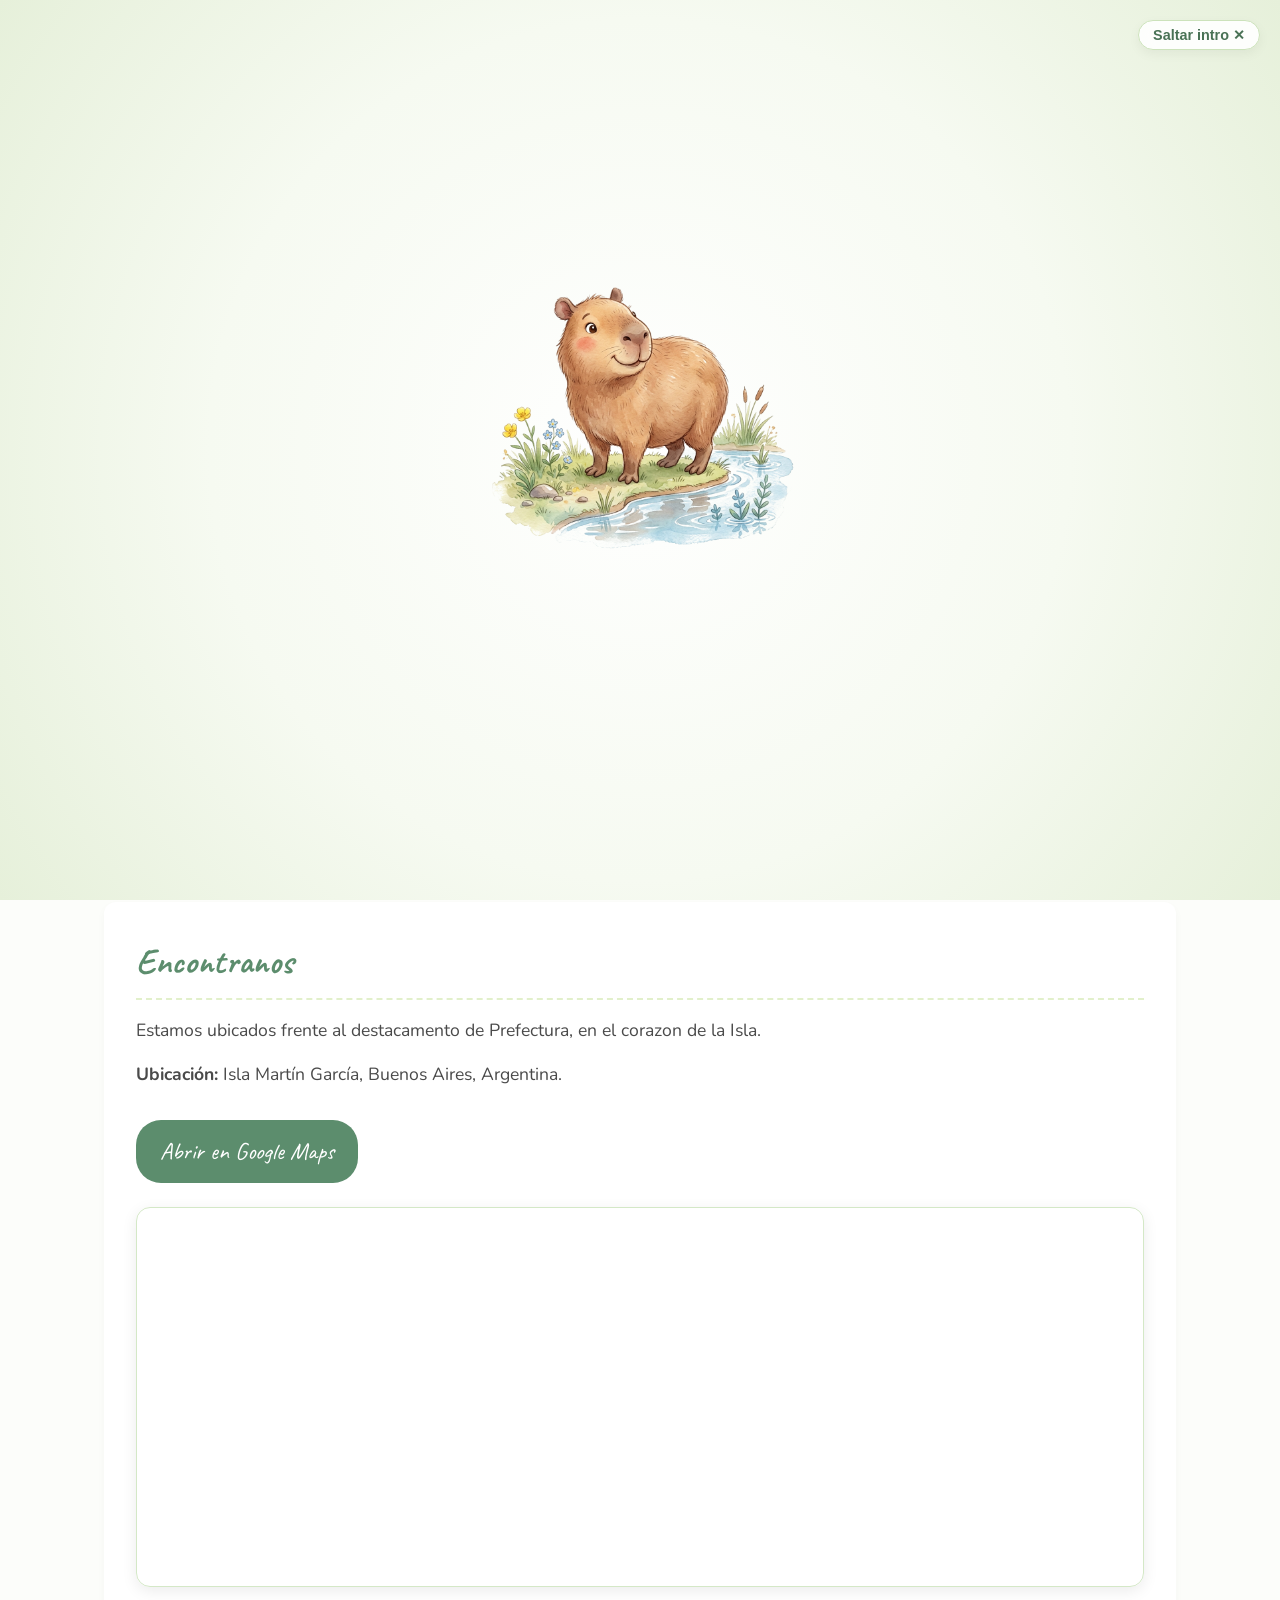
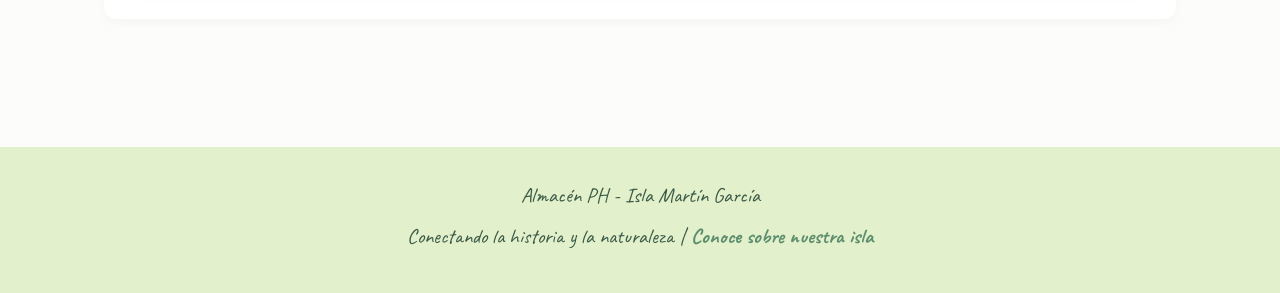
==== commit 2272f92c: "Actualizar mapa con pin rojo exacto de Almacen PH y estilo MotosGMW" ====
--- a/index.html
+++ b/index.html
@@ -4,7 +4,7 @@
     <meta charset="UTF-8">
     <meta name="viewport" content="width=device-width, initial-scale=1.0">
     <title>Almacén PH - Isla Martín García</title>
-    <link rel="stylesheet" href="styles.css?v=2.5">
+    <link rel="stylesheet" href="styles.css?v=2.6">
     <style>
         /* Estilos críticos para asegurar carga instantánea y responsiva en celulares */
         .intro-splash {
@@ -147,8 +147,8 @@
             <a href="https://maps.app.goo.gl/jWuKG7oqkGdgfo2B6" target="_blank" class="btn">Abrir en Google Maps</a>
             
             <div class="map-container">
-                <!-- Google Maps Embed placeholder (static iframe matching the provided link approximate area) -->
-                <iframe src="https://www.google.com/maps/embed?pb=!1m18!1m12!1m3!1d3293.7480572115545!2d-58.25624102353347!3d-34.18021383181829!2m3!1f0!2f0!3f0!3m2!1i1024!2i768!4f13.1!3m3!1m2!1s0x95a4358a96d19451%3A0xe67f5b3a3ab80e0c!2sAlmacen%20PH!5e0!3m2!1ses-419!2sar!4v1700000000000!5m2!1ses-419!2sar" width="100%" height="300" style="border:0;" allowfullscreen="" loading="lazy" referrerpolicy="no-referrer-when-downgrade"></iframe>
+                <!-- Google Maps centrado exactamente en Almacén PH con marcador/pin rojo oficial -->
+                <iframe src="https://www.google.com/maps/embed?pb=!1m18!1m12!1m3!1d3293.456387819875!2d-58.25701882347253!3d-34.18703877309995!2m3!1f0!2f0!3f0!3m2!1i1024!2i768!4f13.1!3m3!1m2!1s0x95a4a90054914427%3A0xa9015c75082e5b4!2sAlmacen%20PH!5e0!3m2!1ses!2sar!4v1728950000000!5m2!1ses!2sar" width="100%" height="380" style="border:0;" allowfullscreen="" loading="lazy" referrerpolicy="no-referrer-when-downgrade"></iframe>
             </div>
         </section>
     </main>
--- a/styles.css
+++ b/styles.css
@@ -178,8 +178,18 @@
 
 .map-container {
     margin-top: 1.5rem;
-    border-radius: 10px;
+    width: 100%;
+    height: 380px;
+    border-radius: 14px;
     overflow: hidden;
+    box-shadow: 0 4px 15px rgba(0, 0, 0, 0.08);
+    border: 1px solid #d4e8c7;
+}
+
+.map-container iframe {
+    width: 100%;
+    height: 100%;
+    border: 0;
 }
 
 /* Responsive */
